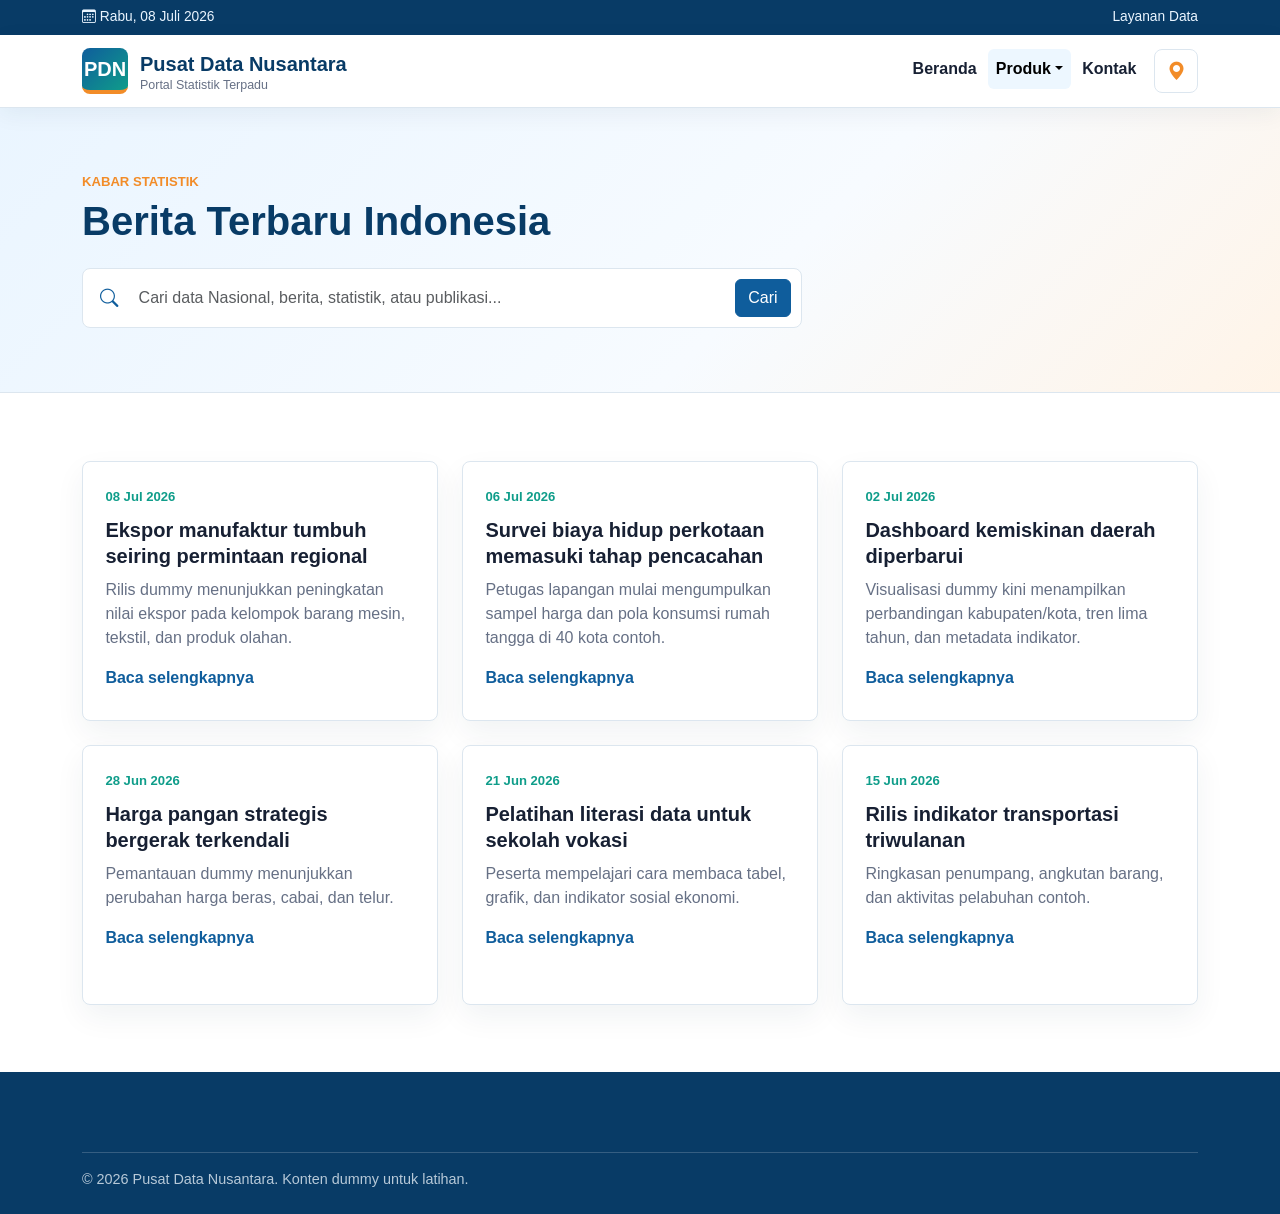
==== berita.html @ ca68df90 "Add files via upload" ====
<!doctype html>
<html lang="id">
<head>
  <meta charset="utf-8">
  <meta name="viewport" content="width=device-width, initial-scale=1">
  <title>Pusat Data Nusantara - Berita</title>
  <link href="https://cdn.jsdelivr.net/npm/bootstrap@5.3.3/dist/css/bootstrap.min.css" rel="stylesheet">
  <link href="https://cdn.jsdelivr.net/npm/bootstrap-icons@1.11.3/font/bootstrap-icons.css" rel="stylesheet">
  <link rel="stylesheet" href="assets/css/styles.css">
</head>
<body>
  <div class="topbar"><div class="container d-flex justify-content-between"><span><i class="bi bi-calendar3"></i> Rabu, 08 Juli 2026</span><a href="kontak.html">Layanan Data</a></div></div>
  <nav class="navbar navbar-expand-lg sticky-top main-nav">
    <div class="container">
      <a class="navbar-brand" href="index.html"><span class="brand-mark">PDN</span><span><strong>Pusat Data Nusantara</strong><small>Portal Statistik Terpadu</small></span></a>
      <button class="navbar-toggler" type="button" data-bs-toggle="collapse" data-bs-target="#mainNav"><span class="navbar-toggler-icon"></span></button>
      <div class="collapse navbar-collapse" id="mainNav"><ul class="navbar-nav ms-auto"><li class="nav-item"><a class="nav-link" href="index.html">Beranda</a></li><li class="nav-item dropdown product-menu"><a class="nav-link dropdown-toggle active" href="#" id="produkDropdown" role="button" data-bs-toggle="dropdown" aria-expanded="false">Produk</a><ul class="dropdown-menu" aria-labelledby="produkDropdown"><li><a class="dropdown-item active" href="berita.html">Berita</a></li><li><a class="dropdown-item" href="statistik.html">Statistik</a></li><li><a class="dropdown-item" href="publikasi.html">Publikasi</a></li></ul></li><li class="nav-item"><a class="nav-link" href="kontak.html">Kontak</a></li></ul></div>
    </div>
  </nav>
  <main>
    <section class="page-header">
      <div class="container">
        <p class="section-kicker">Kabar Statistik</p>
        <h1>Berita Terbaru</h1>
        <form class="search-panel site-search"><i class="bi bi-search"></i><input class="form-control" type="search" placeholder="Cari berita..."><button class="btn btn-primary">Cari</button></form>
      </div>
    </section>
    <section class="section-pad">
      <div class="container">
        <div class="row g-4">
          <div class="col-md-6 col-xl-4"><article class="content-card searchable-item" data-title="Ekspor manufaktur tumbuh seiring permintaan regional"><time>08 Jul 2026</time><h2>Ekspor manufaktur tumbuh seiring permintaan regional</h2><p>Nilai ekspor dummy meningkat pada kelompok mesin, tekstil, dan produk olahan.</p><a href="#">Baca selengkapnya</a></article></div>
          <div class="col-md-6 col-xl-4"><article class="content-card searchable-item" data-title="Survei biaya hidup perkotaan memasuki tahap pencacahan"><time>06 Jul 2026</time><h2>Survei biaya hidup perkotaan memasuki tahap pencacahan</h2><p>Sampel harga dan konsumsi rumah tangga dikumpulkan di kota-kota contoh.</p><a href="#">Baca selengkapnya</a></article></div>
          <div class="col-md-6 col-xl-4"><article class="content-card searchable-item" data-title="Dashboard kemiskinan daerah diperbarui"><time>02 Jul 2026</time><h2>Dashboard kemiskinan daerah diperbarui</h2><p>Data dummy menampilkan tren, peta perbandingan, dan metadata indikator.</p><a href="#">Baca selengkapnya</a></article></div>
          <div class="col-md-6 col-xl-4"><article class="content-card searchable-item" data-title="Harga pangan strategis bergerak terkendali"><time>28 Jun 2026</time><h2>Harga pangan strategis bergerak terkendali</h2><p>Pemantauan dummy menunjukkan perubahan harga beras, cabai, dan telur.</p><a href="#">Baca selengkapnya</a></article></div>
          <div class="col-md-6 col-xl-4"><article class="content-card searchable-item" data-title="Pelatihan literasi data untuk sekolah vokasi"><time>21 Jun 2026</time><h2>Pelatihan literasi data untuk sekolah vokasi</h2><p>Peserta mempelajari cara membaca tabel, grafik, dan indikator sosial ekonomi.</p><a href="#">Baca selengkapnya</a></article></div>
          <div class="col-md-6 col-xl-4"><article class="content-card searchable-item" data-title="Rilis indikator transportasi triwulanan"><time>15 Jun 2026</time><h2>Rilis indikator transportasi triwulanan</h2><p>Ringkasan penumpang, angkutan barang, dan aktivitas pelabuhan contoh.</p><a href="#">Baca selengkapnya</a></article></div>
        </div>
      </div>
    </section>
  </main>
  <footer class="site-footer"><div class="container"><div class="footer-bottom">© 2026 Pusat Data Nusantara. Konten dummy untuk latihan.</div></div></footer>
  <div class="search-toast" role="status" aria-live="polite"></div>
  <script src="https://cdn.jsdelivr.net/npm/bootstrap@5.3.3/dist/js/bootstrap.bundle.min.js"></script><script src="assets/js/main.js"></script>
</body>
</html>
---- assets/css/styles.css ----
:root {
  --pdn-blue: #0f5d9c;
  --pdn-blue-dark: #083b66;
  --pdn-teal: #0f9d8a;
  --pdn-orange: #f28c28;
  --pdn-ink: #172033;
  --pdn-muted: #667085;
  --pdn-line: #dce6ef;
  --pdn-bg: #f5f8fb;
}

* {
  box-sizing: border-box;
}

body {
  color: var(--pdn-ink);
  font-family: Arial, Helvetica, sans-serif;
  background: #fff;
}

a {
  color: inherit;
  text-decoration: none;
}

.topbar {
  background: var(--pdn-blue-dark);
  color: #eaf5ff;
  font-size: 0.86rem;
  padding: 0.45rem 0;
}

.topbar a {
  color: #eaf5ff;
}

.main-nav {
  background: #fff;
  border-bottom: 1px solid var(--pdn-line);
  box-shadow: 0 6px 22px rgba(15, 45, 70, 0.06);
}

.navbar-brand {
  display: flex;
  align-items: center;
  gap: 0.75rem;
  color: var(--pdn-blue-dark);
}

.navbar-brand small {
  display: block;
  color: var(--pdn-muted);
  font-size: 0.78rem;
  line-height: 1.1;
}

.brand-mark {
  display: grid;
  place-items: center;
  width: 46px;
  height: 46px;
  border-radius: 8px;
  color: #fff;
  font-weight: 700;
  background: linear-gradient(135deg, var(--pdn-blue), var(--pdn-teal));
  border-bottom: 4px solid var(--pdn-orange);
}

.nav-link {
  color: var(--pdn-ink);
  font-weight: 600;
  border-radius: 6px;
  margin-left: 0.2rem;
}

.nav-link:hover,
.nav-link.active {
  color: var(--pdn-blue);
  background: #edf7ff;
}

.dropdown-menu {
  border: 1px solid var(--pdn-line);
  border-radius: 8px;
  box-shadow: 0 16px 38px rgba(15, 45, 70, 0.14);
  padding: 0.45rem;
}

.dropdown-item {
  border-radius: 6px;
  color: var(--pdn-ink);
  font-weight: 600;
  padding: 0.55rem 0.8rem;
}

.dropdown-item:hover,
.dropdown-item.active {
  background: #edf7ff;
  color: var(--pdn-blue);
}

.location-selector {
  display: flex;
  align-items: center;
  margin-left: 0.4rem;
  position: relative;
}

.location-trigger {
  display: inline-flex;
  align-items: center;
  justify-content: center;
  min-width: 44px;
  min-height: 40px;
  border: 1px solid var(--pdn-line);
  border-radius: 8px;
  background: #fff;
  color: var(--pdn-blue-dark);
  font-weight: 700;
  padding: 0.45rem 0.65rem;
}

.location-trigger::after {
  display: none;
}

.location-trigger i {
  color: var(--pdn-orange);
  font-size: 1.15rem;
}

.location-menu {
  width: min(320px, calc(100vw - 24px));
  max-height: min(420px, calc(100vh - 110px));
  overflow-y: auto;
  padding: 0.75rem;
  z-index: 1100;
}

.location-title {
  color: var(--pdn-blue-dark);
  font-size: 0.9rem;
  font-weight: 800;
  margin-bottom: 0.55rem;
}

.location-search-wrap {
  display: flex;
  align-items: center;
  gap: 0.5rem;
  padding: 0.45rem 0.55rem;
  margin-bottom: 0.45rem;
  border: 1px solid var(--pdn-line);
  border-radius: 8px;
  background: #fff;
}

.location-search-wrap i {
  color: var(--pdn-blue);
}

.location-search {
  border: 0;
  padding: 0;
}

.location-search:focus {
  box-shadow: none;
}

.location-options {
  display: grid;
  gap: 0.25rem;
}

.location-option {
  display: flex;
  align-items: center;
  min-height: 42px;
  white-space: normal;
  line-height: 1.25;
}

.location-option::before {
  content: "\F3E8";
  font-family: "bootstrap-icons";
  color: var(--pdn-orange);
  margin-right: 0.55rem;
}

.location-option.active::after {
  content: "\F26A";
  font-family: "bootstrap-icons";
  color: var(--pdn-teal);
  margin-left: auto;
}

.location-loading {
  position: fixed;
  inset: 0;
  z-index: 3000;
  display: grid;
  place-items: center;
  background: rgba(8, 59, 102, 0.26);
  opacity: 0;
  pointer-events: none;
  transition: opacity 0.18s ease;
}

.location-loading.show {
  opacity: 1;
  pointer-events: auto;
}

.location-loader {
  min-width: 220px;
  padding: 1.2rem 1.35rem;
  border-radius: 8px;
  background: #fff;
  color: var(--pdn-blue-dark);
  text-align: center;
  box-shadow: 0 20px 60px rgba(8, 59, 102, 0.26);
  transform: translateY(8px) scale(0.98);
  transition: transform 0.18s ease;
}

.location-loading.show .location-loader {
  transform: translateY(0) scale(1);
}

.location-loader span {
  display: inline-block;
  width: 34px;
  height: 34px;
  border: 4px solid #dce6ef;
  border-top-color: var(--pdn-orange);
  border-radius: 50%;
  animation: spin 0.75s linear infinite;
}

.location-loader p {
  margin: 0.65rem 0 0;
  font-weight: 800;
  font-size: 0.92rem;
}

@keyframes spin {
  to {
    transform: rotate(360deg);
  }
}

@media (min-width: 992px) {
  .product-menu:hover > .dropdown-menu {
    display: block;
    margin-top: 0;
  }

  .product-menu:hover > .nav-link {
    color: var(--pdn-blue);
    background: #edf7ff;
  }
}

.hero-section {
  position: relative;
  min-height: 520px;
  display: flex;
  align-items: center;
  overflow: hidden;
}

.hero-img,
.hero-overlay {
  position: absolute;
  inset: 0;
}

.hero-img {
  width: 100%;
  height: 100%;
  object-fit: cover;
}

.hero-overlay {
  background: linear-gradient(90deg, rgba(5, 32, 55, 0.88) 0%, rgba(5, 32, 55, 0.72) 42%, rgba(5, 32, 55, 0.18) 100%);
}

.hero-content {
  position: relative;
  z-index: 1;
  color: #fff;
  padding: 5rem 0;
}

.hero-content h1 {
  font-size: clamp(2.2rem, 4vw, 4.3rem);
  line-height: 1.05;
  font-weight: 800;
  margin-bottom: 1rem;
}

.hero-content .lead {
  color: #e5f0f8;
  max-width: 650px;
}

.section-kicker {
  color: var(--pdn-orange);
  font-weight: 800;
  text-transform: uppercase;
  letter-spacing: 0;
  margin-bottom: 0.35rem;
  font-size: 0.82rem;
}

.search-panel {
  display: flex;
  align-items: center;
  gap: 0.55rem;
  width: min(100%, 720px);
  padding: 0.65rem;
  background: #fff;
  border: 1px solid var(--pdn-line);
  border-radius: 8px;
  box-shadow: 0 18px 50px rgba(10, 30, 50, 0.16);
}

.search-panel i {
  color: var(--pdn-blue);
  font-size: 1.15rem;
  margin-left: 0.4rem;
}

.search-panel .form-control {
  border: 0;
  min-width: 0;
}

.search-panel .form-control:focus {
  box-shadow: none;
}

.btn-primary {
  background: var(--pdn-blue);
  border-color: var(--pdn-blue);
}

.btn-primary:hover {
  background: var(--pdn-blue-dark);
  border-color: var(--pdn-blue-dark);
}

.quick-links {
  background: var(--pdn-bg);
  border-bottom: 1px solid var(--pdn-line);
}

.quick-grid {
  display: grid;
  grid-template-columns: repeat(4, 1fr);
  gap: 1px;
  background: var(--pdn-line);
  border-left: 1px solid var(--pdn-line);
  border-right: 1px solid var(--pdn-line);
}

.quick-grid a {
  min-height: 98px;
  display: flex;
  align-items: center;
  justify-content: center;
  gap: 0.75rem;
  background: #fff;
  color: var(--pdn-blue-dark);
  font-weight: 700;
}

.quick-grid i {
  color: var(--pdn-teal);
  font-size: 1.45rem;
}

.section-pad {
  padding: 4.2rem 0;
}

.muted-band {
  background: var(--pdn-bg);
  border-top: 1px solid var(--pdn-line);
  border-bottom: 1px solid var(--pdn-line);
}

.section-heading {
  display: flex;
  align-items: end;
  justify-content: space-between;
  gap: 1rem;
  margin-bottom: 1.4rem;
}

.section-heading h2,
.page-header h1 {
  font-weight: 800;
  color: var(--pdn-blue-dark);
  margin: 0;
}

.section-heading.compact {
  margin-bottom: 1rem;
}

.text-link {
  color: var(--pdn-blue);
  font-weight: 700;
}

.indicator-card,
.content-card,
.publication-card,
.publication-panel,
.contact-info,
.contact-form,
.table-shell {
  background: #fff;
  border: 1px solid var(--pdn-line);
  border-radius: 8px;
  box-shadow: 0 12px 30px rgba(15, 45, 70, 0.06);
}

.indicator-card {
  min-height: 226px;
  padding: 1.35rem;
  border-top: 4px solid var(--pdn-teal);
}

.indicator-card h3 {
  font-size: 2.15rem;
  color: var(--pdn-blue);
  font-weight: 800;
  margin: 1rem 0 0.55rem;
}

.indicator-card p,
.news-item p,
.content-card p,
.publication-card p,
.publication-feature p,
.contact-info p {
  color: var(--pdn-muted);
}

.indicator-card small {
  color: var(--pdn-teal);
  font-weight: 700;
}

.badge-soft {
  display: inline-block;
  padding: 0.35rem 0.65rem;
  border-radius: 999px;
  background: #e9f7f5;
  color: var(--pdn-teal);
  font-size: 0.78rem;
  font-weight: 800;
}

.news-list {
  display: grid;
  gap: 1rem;
}

.news-item {
  background: #fff;
  border-left: 4px solid var(--pdn-orange);
  padding: 1.2rem 1.35rem;
  border-radius: 0 8px 8px 0;
  box-shadow: 0 10px 24px rgba(15, 45, 70, 0.05);
}

.news-item time,
.content-card time {
  color: var(--pdn-teal);
  font-weight: 800;
  font-size: 0.82rem;
}

.news-item h3,
.publication-feature h3 {
  font-size: 1.12rem;
  margin: 0.35rem 0;
  font-weight: 800;
}

.publication-panel {
  padding: 1.4rem;
}

.publication-feature {
  display: grid;
  grid-template-columns: 46px 1fr;
  gap: 1rem;
  padding: 1rem 0;
  border-top: 1px solid var(--pdn-line);
}

.publication-feature > i,
.publication-card > i {
  color: var(--pdn-orange);
  font-size: 2rem;
}

.publication-feature a,
.content-card a {
  color: var(--pdn-blue);
  font-weight: 700;
}

.page-header {
  padding: 4rem 0;
  background: linear-gradient(135deg, #eaf5ff, #f7fbff 60%, #fff4e8);
  border-bottom: 1px solid var(--pdn-line);
}

.page-header .lead {
  color: var(--pdn-muted);
  max-width: 760px;
}

.page-header .search-panel {
  margin-top: 1.4rem;
  box-shadow: none;
}

.content-card,
.publication-card {
  min-height: 260px;
  padding: 1.4rem;
}

.content-card h2,
.publication-card h2 {
  font-size: 1.25rem;
  line-height: 1.3;
  font-weight: 800;
  margin: 0.55rem 0;
}

.publication-card {
  display: flex;
  flex-direction: column;
  align-items: flex-start;
}

.publication-card span {
  margin-top: 0.8rem;
  color: var(--pdn-teal);
  font-weight: 800;
  font-size: 0.8rem;
}

.publication-card .btn {
  margin-top: auto;
}

.table-shell {
  padding: 0.75rem;
}

.statistics-table {
  margin: 0;
}

.statistics-table th {
  color: #fff;
  background: var(--pdn-blue-dark);
  white-space: nowrap;
}

.statistics-table td {
  color: var(--pdn-ink);
}

.contact-info,
.contact-form {
  padding: 1.5rem;
}

.contact-info h2 {
  font-size: 1.5rem;
  font-weight: 800;
  margin-bottom: 1rem;
}

.contact-info i {
  color: var(--pdn-teal);
  margin-right: 0.45rem;
}

.site-footer {
  background: var(--pdn-blue-dark);
  color: #d9e8f6;
  padding: 3rem 0 1.5rem;
}

.site-footer h2,
.site-footer h3 {
  color: #fff;
  font-weight: 800;
  font-size: 1.1rem;
}

.site-footer a {
  display: block;
  color: #d9e8f6;
  margin-bottom: 0.45rem;
}

.footer-bottom {
  border-top: 1px solid rgba(255, 255, 255, 0.18);
  margin-top: 2rem;
  padding-top: 1rem;
  color: #b7c9d8;
  font-size: 0.9rem;
}

.search-toast {
  position: fixed;
  left: 50%;
  bottom: 22px;
  transform: translateX(-50%) translateY(20px);
  z-index: 2000;
  max-width: calc(100vw - 32px);
  padding: 0.75rem 1rem;
  border-radius: 8px;
  background: var(--pdn-blue-dark);
  color: #fff;
  opacity: 0;
  pointer-events: none;
  transition: 0.2s ease;
  box-shadow: 0 16px 35px rgba(0, 0, 0, 0.22);
}

.search-toast.show {
  opacity: 1;
  transform: translateX(-50%) translateY(0);
}

.is-hidden-by-search {
  display: none !important;
}

@media (max-width: 991.98px) {
  .hero-section {
    min-height: 560px;
  }

  .location-selector {
    margin: 0.35rem 0 0;
  }

  .location-trigger {
    width: 44px;
    justify-content: center;
  }

  .location-menu {
    left: 0 !important;
    right: auto !important;
    width: min(100%, calc(100vw - 32px));
    min-width: 260px;
    max-height: 360px;
  }

  .quick-grid {
    grid-template-columns: repeat(2, 1fr);
  }

  .section-heading {
    align-items: flex-start;
    flex-direction: column;
  }
}

@media (max-width: 575.98px) {
  .hero-content {
    padding: 4rem 0;
  }

  .search-panel {
    align-items: stretch;
    flex-wrap: wrap;
  }

  .search-panel i {
    display: none;
  }

  .search-panel .form-control,
  .search-panel .btn {
    width: 100%;
  }

  .quick-grid {
    grid-template-columns: 1fr;
  }

  .section-pad,
  .page-header {
    padding: 3rem 0;
  }
}
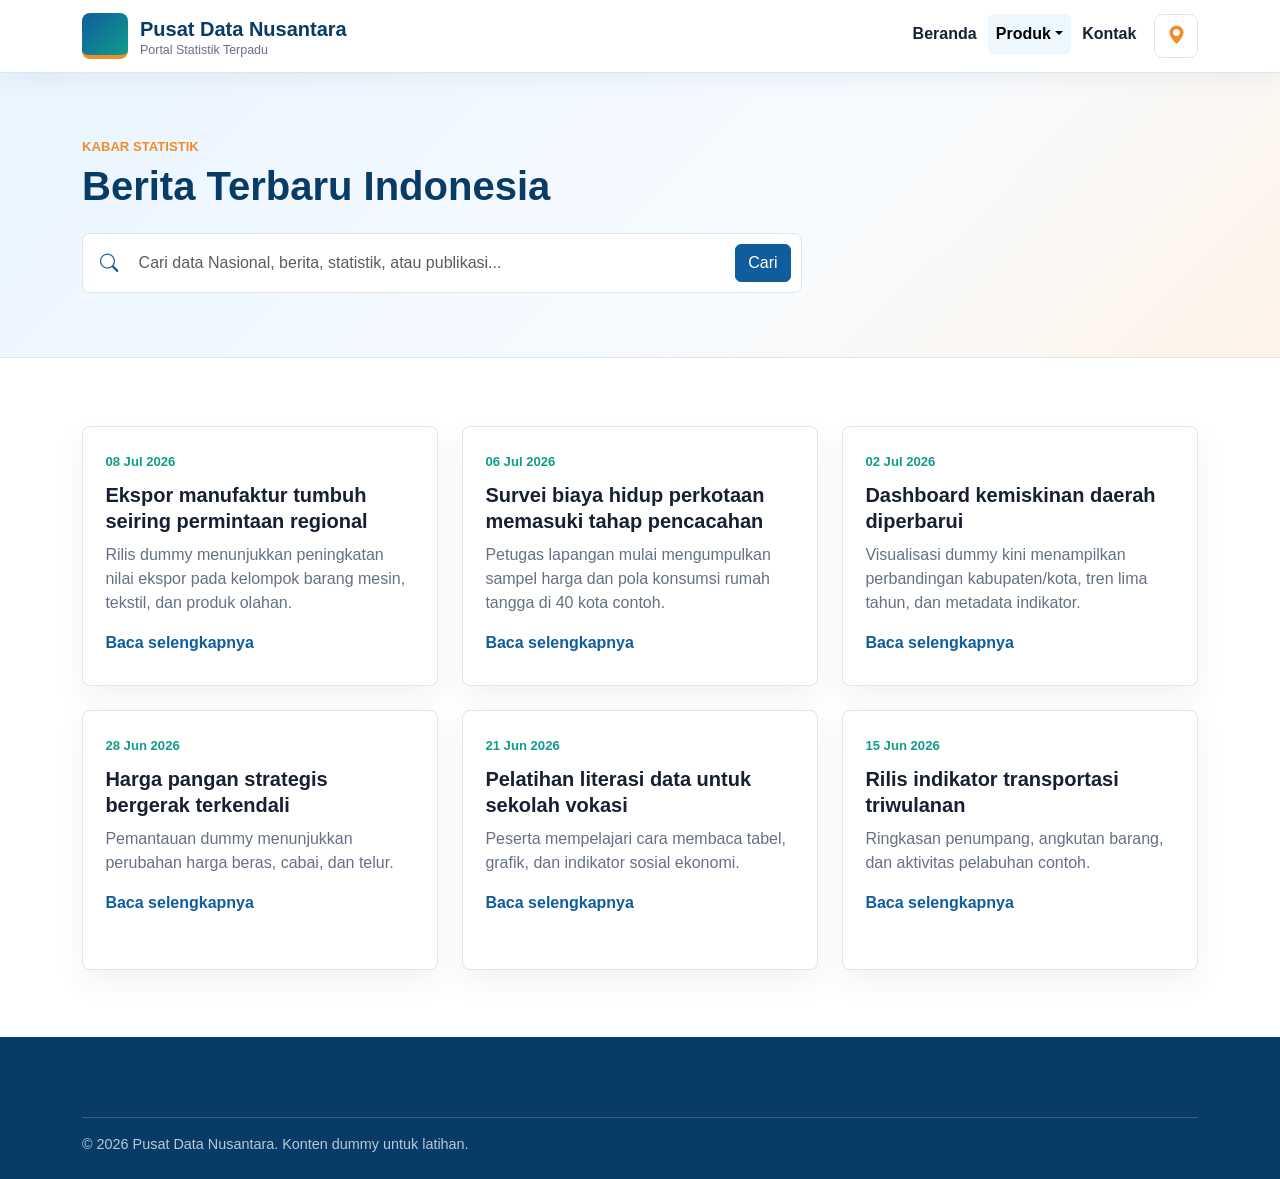
==== commit 8f280824: "Update berita.html" ====
--- a/berita.html
+++ b/berita.html
@@ -9,10 +9,9 @@
   <link rel="stylesheet" href="assets/css/styles.css">
 </head>
 <body>
-  <div class="topbar"><div class="container d-flex justify-content-between"><span><i class="bi bi-calendar3"></i> Rabu, 08 Juli 2026</span><a href="kontak.html">Layanan Data</a></div></div>
   <nav class="navbar navbar-expand-lg sticky-top main-nav">
     <div class="container">
-      <a class="navbar-brand" href="index.html"><span class="brand-mark">PDN</span><span><strong>Pusat Data Nusantara</strong><small>Portal Statistik Terpadu</small></span></a>
+      <a class="navbar-brand" href="index.html"><span class="brand-mark" aria-hidden="true"><span class="brand-bars"><span></span><span></span><span></span></span><span class="brand-line"></span></span><span><strong>Pusat Data Nusantara</strong><small>Portal Statistik Terpadu</small></span></a>
       <button class="navbar-toggler" type="button" data-bs-toggle="collapse" data-bs-target="#mainNav"><span class="navbar-toggler-icon"></span></button>
       <div class="collapse navbar-collapse" id="mainNav"><ul class="navbar-nav ms-auto"><li class="nav-item"><a class="nav-link" href="index.html">Beranda</a></li><li class="nav-item dropdown product-menu"><a class="nav-link dropdown-toggle active" href="#" id="produkDropdown" role="button" data-bs-toggle="dropdown" aria-expanded="false">Produk</a><ul class="dropdown-menu" aria-labelledby="produkDropdown"><li><a class="dropdown-item active" href="berita.html">Berita</a></li><li><a class="dropdown-item" href="statistik.html">Statistik</a></li><li><a class="dropdown-item" href="publikasi.html">Publikasi</a></li></ul></li><li class="nav-item"><a class="nav-link" href="kontak.html">Kontak</a></li></ul></div>
     </div>
@@ -28,17 +27,12 @@
     <section class="section-pad">
       <div class="container">
         <div class="row g-4">
-          <div class="col-md-6 col-xl-4"><article class="content-card searchable-item" data-title="Ekspor manufaktur tumbuh seiring permintaan regional"><time>08 Jul 2026</time><h2>Ekspor manufaktur tumbuh seiring permintaan regional</h2><p>Nilai ekspor dummy meningkat pada kelompok mesin, tekstil, dan produk olahan.</p><a href="#">Baca selengkapnya</a></article></div>
-          <div class="col-md-6 col-xl-4"><article class="content-card searchable-item" data-title="Survei biaya hidup perkotaan memasuki tahap pencacahan"><time>06 Jul 2026</time><h2>Survei biaya hidup perkotaan memasuki tahap pencacahan</h2><p>Sampel harga dan konsumsi rumah tangga dikumpulkan di kota-kota contoh.</p><a href="#">Baca selengkapnya</a></article></div>
-          <div class="col-md-6 col-xl-4"><article class="content-card searchable-item" data-title="Dashboard kemiskinan daerah diperbarui"><time>02 Jul 2026</time><h2>Dashboard kemiskinan daerah diperbarui</h2><p>Data dummy menampilkan tren, peta perbandingan, dan metadata indikator.</p><a href="#">Baca selengkapnya</a></article></div>
-          <div class="col-md-6 col-xl-4"><article class="content-card searchable-item" data-title="Harga pangan strategis bergerak terkendali"><time>28 Jun 2026</time><h2>Harga pangan strategis bergerak terkendali</h2><p>Pemantauan dummy menunjukkan perubahan harga beras, cabai, dan telur.</p><a href="#">Baca selengkapnya</a></article></div>
-          <div class="col-md-6 col-xl-4"><article class="content-card searchable-item" data-title="Pelatihan literasi data untuk sekolah vokasi"><time>21 Jun 2026</time><h2>Pelatihan literasi data untuk sekolah vokasi</h2><p>Peserta mempelajari cara membaca tabel, grafik, dan indikator sosial ekonomi.</p><a href="#">Baca selengkapnya</a></article></div>
-          <div class="col-md-6 col-xl-4"><article class="content-card searchable-item" data-title="Rilis indikator transportasi triwulanan"><time>15 Jun 2026</time><h2>Rilis indikator transportasi triwulanan</h2><p>Ringkasan penumpang, angkutan barang, dan aktivitas pelabuhan contoh.</p><a href="#">Baca selengkapnya</a></article></div>
+          <div class="col-12"><article class="content-card searchable-item" data-title="Memuat berita BPS"><time>BPS</time><h2>Memuat berita dari sumber resmi BPS</h2><p>Konten akan disesuaikan dengan lokasi yang dipilih.</p></article></div>
         </div>
       </div>
     </section>
   </main>
-  <footer class="site-footer"><div class="container"><div class="footer-bottom">© 2026 Pusat Data Nusantara. Konten dummy untuk latihan.</div></div></footer>
+  <footer class="site-footer"><div class="container"><div class="footer-bottom">Memuat footer...</div></div></footer>
   <div class="search-toast" role="status" aria-live="polite"></div>
   <script src="https://cdn.jsdelivr.net/npm/bootstrap@5.3.3/dist/js/bootstrap.bundle.min.js"></script><script src="assets/js/main.js"></script>
 </body>
